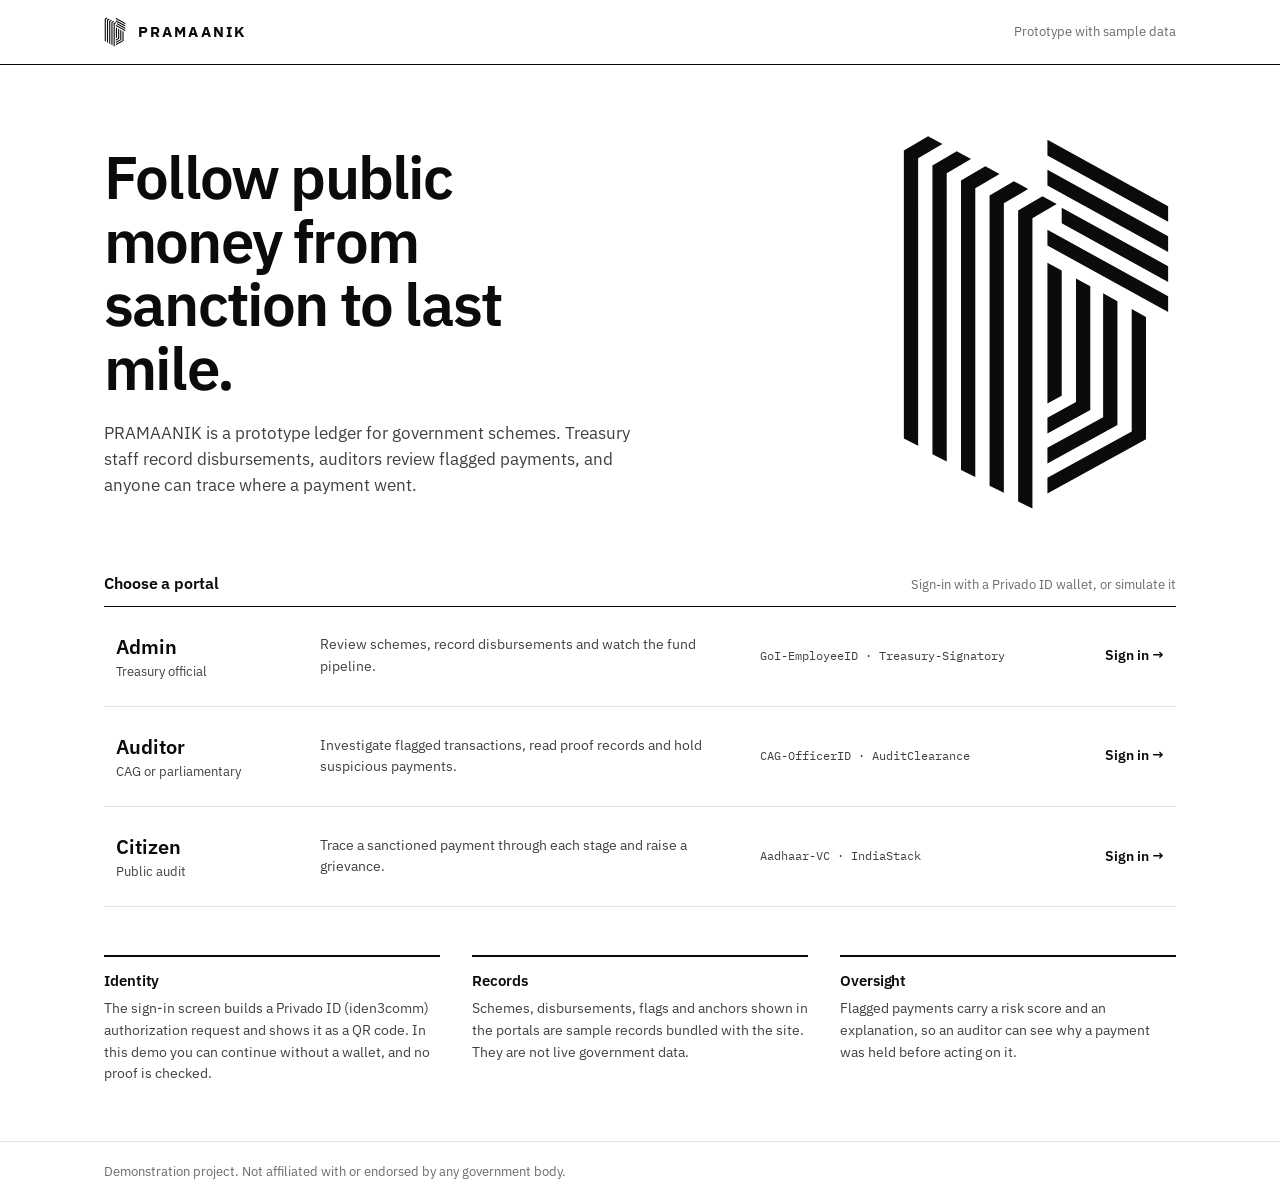
==== frontend/index.html @ 7e82b6ac "Redesign static frontend and fix demo UI issues New ink-on-white visual identity and mark across the" ====
<!DOCTYPE html>
<html lang="en">

<head>
  <meta charset="UTF-8">
  <meta name="viewport" content="width=device-width, initial-scale=1.0">
  <title>PRAMAANIK · Public fund tracking</title>
  <meta name="description"
    content="PRAMAANIK is a prototype for tracking public funds from sanction to last mile, with zero-knowledge identity sign-in through Privado ID.">
  <link rel="icon" href="assets/favicon.svg" type="image/svg+xml">
  <link rel="stylesheet" href="css/style.css">
  <script src="js/qrcode.min.js" defer></script>
  <script src="js/auth.js" defer></script>
  <style>
    .page { min-height: 100dvh; display: flex; flex-direction: column; }
    .wrap { width: 100%; max-width: 1120px; margin: 0 auto; padding-inline: 24px; }
    .top { border-bottom: 1px solid var(--ink); }
    .top .wrap { display: flex; align-items: center; justify-content: space-between; gap: 16px; min-height: 64px; }
    .wordmark { display: flex; align-items: center; gap: 12px; font-weight: 700; letter-spacing: .14em; font-size: .9375rem; }
    .wordmark img { width: 22px; height: 30px; }
    .top-note { font-size: .8125rem; color: var(--text-muted); text-align: right; }

    main { flex: 1; }
    .stage { display: none; }
    .stage.active { display: block; }

    .hero { display: grid; grid-template-columns: minmax(0, 1fr) 280px; gap: 64px; align-items: center; padding-block: 64px 56px; }
    .hero h1 { font-size: clamp(2.25rem, 5.4vw, 3.75rem); line-height: 1.06; letter-spacing: -.03em; font-weight: 600; max-width: 13ch; }
    .hero p { margin-top: 20px; max-width: 56ch; font-size: 1.0625rem; color: var(--text-secondary); }
    .hero img { width: 100%; height: auto; }

    .continue { margin-top: 24px; font-size: .875rem; }
    .continue a { font-weight: 600; text-decoration: underline; text-underline-offset: 3px; }

    .section-head { display: flex; justify-content: space-between; align-items: baseline; gap: 16px; padding-bottom: 10px; border-bottom: 1px solid var(--ink); }
    .section-head h2 { font-size: 1rem; }
    .section-head span { font-size: .8125rem; color: var(--text-muted); }

    .role-row { display: grid; grid-template-columns: 180px minmax(0, 1fr) 260px 120px; gap: 24px; align-items: center; width: 100%; padding: 24px 12px; background: none; border: 0; border-bottom: 1px solid var(--border-subtle); font: inherit; color: inherit; text-align: left; cursor: pointer; transition: background var(--transition-base), color var(--transition-base); }
    .role-row:hover, .role-row:focus-visible { background: var(--ink); color: #fff; }
    .role-name { display: block; font-size: 1.25rem; font-weight: 600; }
    .role-sub, .role-desc, .role-cred { font-size: .875rem; color: var(--text-secondary); }
    .role-sub { display: block; font-size: .8125rem; }
    .role-cred { font-family: var(--font-mono); font-size: .75rem; }
    .role-cta { font-size: .875rem; font-weight: 600; text-align: right; white-space: nowrap; }
    .role-row:hover span, .role-row:focus-visible span { color: #fff; }

    .about { display: grid; grid-template-columns: repeat(3, minmax(0, 1fr)); gap: 32px; padding-block: 48px 56px; }
    .about h3 { font-size: .9375rem; margin-bottom: 6px; padding-top: 12px; border-top: 2px solid var(--ink); }
    .about p { font-size: .875rem; color: var(--text-secondary); }

    footer { border-top: 1px solid var(--border-subtle); font-size: .8125rem; color: var(--text-muted); }
    footer .wrap { padding-block: 20px; }

    .flow { max-width: 440px; margin: 0 auto; padding: 40px 0 64px; }
    .steps { display: flex; gap: 4px; list-style: none; margin-bottom: 20px; }
    .steps li { flex: 1; padding-top: 8px; border-top: 2px solid var(--border-subtle); font-size: .75rem; color: var(--text-muted); }
    .steps li.current { border-color: var(--ink); color: var(--ink); font-weight: 600; }
    .qr-box { display: inline-block; padding: 8px; border: 1px solid var(--border-subtle); margin-bottom: 12px; }
    .qr-box img { display: block; width: 200px; height: 200px; }
    .qr-empty { width: 200px; height: 200px; display: flex; align-items: center; justify-content: center; font-size: .8125rem; color: var(--text-muted); }
    .zk-step { display: flex; align-items: center; gap: 12px; padding: 8px 0; border-bottom: 1px solid var(--border-subtle); text-align: left; font-size: .8125rem; }
    .zk-step .pipe-node { width: 12px; height: 12px; }
    pre.raw { max-height: 160px; overflow: auto; margin-top: 8px; padding: 12px; background: var(--wash); font: .75rem/1.5 var(--font-mono); white-space: pre-wrap; word-break: break-all; text-align: left; }

    @media (max-width: 900px) {
      .hero { grid-template-columns: minmax(0, 1fr); gap: 0; padding-block: 40px; }
      .hero img { display: none; }
      .role-row { grid-template-columns: minmax(0, 1fr) auto; gap: 8px 16px; }
      .role-desc, .role-cred { grid-column: 1 / -1; }
      .role-cta { grid-column: 2; grid-row: 1; }
      .about { grid-template-columns: minmax(0, 1fr); gap: 20px; }
    }
    @media (max-width: 480px) {
      .wrap { padding-inline: 16px; }
      .top-note { max-width: 14ch; font-size: .75rem; }
    }
  </style>
</head>

<body>
  <div class="page">
    <header class="top">
      <div class="wrap">
        <div class="wordmark"><img src="assets/mark.svg" alt="">PRAMAANIK</div>
        <div class="top-note">Prototype with sample data</div>
      </div>
    </header>

    <main class="wrap">
      <!-- Stage 1: role selection -->
      <section class="stage active" id="stageRoleSelect">
        <div class="hero">
          <div>
            <h1>Follow public money from sanction to last mile.</h1>
            <p>PRAMAANIK is a prototype ledger for government schemes. Treasury staff record disbursements, auditors
              review flagged payments, and anyone can trace where a payment went.</p>
            <div class="continue" id="continueSession" hidden></div>
          </div>
          <img src="assets/mark.svg" alt="">
        </div>

        <div class="section-head">
          <h2>Choose a portal</h2>
          <span>Sign-in with a Privado ID wallet, or simulate it</span>
        </div>
        <div id="roleGrid"></div>

        <div class="about">
          <div>
            <h3>Identity</h3>
            <p>The sign-in screen builds a Privado ID (iden3comm) authorization request and shows it as a QR code. In
              this demo you can continue without a wallet, and no proof is checked.</p>
          </div>
          <div>
            <h3>Records</h3>
            <p>Schemes, disbursements, flags and anchors shown in the portals are sample records bundled with the site.
              They are not live government data.</p>
          </div>
          <div>
            <h3>Oversight</h3>
            <p>Flagged payments carry a risk score and an explanation, so an auditor can see why a payment was held
              before acting on it.</p>
          </div>
        </div>
      </section>

      <!-- Stages 2 to 4: sign-in -->
      <div class="flow" id="flow" hidden>
        <ol class="steps" id="breadcrumb">
          <li data-s="qr">1. Scan</li>
          <li data-s="zk">2. Proof</li>
          <li data-s="done">3. Enter</li>
        </ol>
        <section class="stage" id="stageQR" aria-live="polite">
          <div id="qrCard"></div>
        </section>
        <section class="stage" id="stageZK">
          <div id="zkCard"></div>
        </section>
        <section class="stage" id="stageSuccess" aria-live="polite">
          <div id="successCard"></div>
        </section>
      </div>
    </main>

    <footer>
      <div class="wrap">Demonstration project. Not affiliated with or endorsed by any government body.</div>
    </footer>
  </div>

  <script>
    var ROLES = [
      { id: 'admin', label: 'Admin', subtitle: 'Treasury official', desc: 'Review schemes, record disbursements and watch the fund pipeline.', cred: 'GoI-EmployeeID · Treasury-Signatory', href: 'admin/' },
      { id: 'auditor', label: 'Auditor', subtitle: 'CAG or parliamentary', desc: 'Investigate flagged transactions, read proof records and hold suspicious payments.', cred: 'CAG-OfficerID · AuditClearance', href: 'auditor/' },
      { id: 'citizen', label: 'Citizen', subtitle: 'Public audit', desc: 'Trace a sanctioned payment through each stage and raise a grievance.', cred: 'Aadhaar-VC · IndiaStack', href: 'citizen/' }
    ];

    var ZK_STEPS = [
      { label: 'Auth request delivered to wallet', doneAt: 0 },
      { label: 'Wallet builds witness circuit', doneAt: 3 },
      { label: 'Wallet generates Groth16 proof', doneAt: 6 },
      { label: 'Proof sent to callback endpoint', doneAt: 9 },
      { label: 'Proof verification', doneAt: 12 }
    ];

    var currentRole = null;
    var sessionId = '';
    var stepTimer = null;
    var redirectTimer = null;
    var pollCount = 0;

    document.getElementById('roleGrid').innerHTML = ROLES.map(function (r) {
      return '<button type="button" class="role-row" data-role="' + r.id + '">' +
        '<span><span class="role-name">' + r.label + '</span><span class="role-sub">' + r.subtitle + '</span></span>' +
        '<span class="role-desc">' + r.desc + '</span>' +
        '<span class="role-cred">' + r.cred + '</span>' +
        '<span class="role-cta">Sign in →</span>' +
        '</button>';
    }).join('');

    document.getElementById('roleGrid').addEventListener('click', function (e) {
      var row = e.target.closest('[data-role]');
      if (row) selectRole(row.getAttribute('data-role'));
    });

    // auth.js is deferred, so look for a saved session once it has run.
    document.addEventListener('DOMContentLoaded', showContinueLink);

    function roleById(id) {
      return ROLES.filter(function (r) { return r.id === id; })[0] || null;
    }

    function showContinueLink() {
      var box = document.getElementById('continueSession');
      var session = PRAMAANIK.auth.getSession();
      var role = session && session.verified ? roleById(session.role) : null;
      box.hidden = !role;
      if (role) box.innerHTML = 'You have a saved demo session. <a href="' + role.href + '">Continue to the ' + role.label + ' portal →</a>';
    }

    function uuid() {
      return 'xxxxxxxx-xxxx-4xxx-yxxx-xxxxxxxxxxxx'.replace(/[xy]/g, function (c) {
        var r = Math.random() * 16 | 0; return (c === 'x' ? r : r & 0x3 | 0x8).toString(16);
      });
    }

    function goToStage(stage) {
      clearInterval(stepTimer);
      clearTimeout(redirectTimer);
      var map = { role: 'stageRoleSelect', qr: 'stageQR', zk: 'stageZK', done: 'stageSuccess' };
      var stages = document.querySelectorAll('.stage');
      for (var i = 0; i < stages.length; i++) stages[i].classList.toggle('active', stages[i].id === map[stage]);
      document.getElementById('flow').hidden = stage === 'role';
      var steps = document.querySelectorAll('#breadcrumb li');
      for (var j = 0; j < steps.length; j++) steps[j].classList.toggle('current', steps[j].getAttribute('data-s') === stage);
      if (stage === 'role') showContinueLink();
      window.scrollTo(0, 0);
    }

    function selectRole(roleId) {
      currentRole = roleById(roleId);
      if (!currentRole) return;
      sessionId = uuid();
      goToStage('qr');
      generateQR();
    }

    function generateQR() {
      var requestedSession = sessionId;
      var localOnly = false;
      document.getElementById('qrCard').innerHTML = '<div class="glass-card-static p-6 text-center text-sm">Creating sign-in request…</div>';

      // The local server returns a public tunnel URL. Static hosting has no such endpoint.
      fetch('/api/tunnel-url')
        .then(function (res) { return res.json(); })
        .then(function (data) { return data.url || window.location.origin; })
        .catch(function () { localOnly = true; return window.location.origin; })
        .then(function (baseUrl) {
          if (requestedSession !== sessionId) return;
          renderQR(baseUrl, localOnly);
        });
    }

    function renderQR(baseUrl, localOnly) {
      var A = PRAMAANIK.auth;
      var r = currentRole;
      var request = A.buildAuthRequest(sessionId, r.id, baseUrl + '/api/auth/callback?sessionId=' + sessionId);
      var qr = A.generateQrDataUrl(A.buildUniversalLink(request));

      document.getElementById('qrCard').innerHTML =
        '<div class="glass-card-static p-6 text-center">' +
        '<h2 class="text-xl mb-1">' + r.label + ' portal</h2>' +
        '<p class="text-sm mb-4" style="color:var(--text-secondary)">Scan with a Privado ID wallet.</p>' +
        '<div class="qr-box">' + (qr ? '<img src="' + qr + '" alt="Sign-in request QR code">' : '<div class="qr-empty">QR code unavailable</div>') + '</div>' +
        '<p class="text-xs font-mono mb-4" style="color:var(--text-muted)">Session ' + sessionId.slice(0, 8) + '</p>' +
        (localOnly ? '<p class="text-xs mb-4" style="color:var(--text-muted)">No tunnel server found, so the request points to this address.</p>' : '') +
        '<div class="notice mb-4 text-left">Demo sign-in: the button below creates a session in this browser without checking any wallet proof.</div>' +
        '<button type="button" class="btn btn-primary w-full" onclick="simulateAuth()">Continue with simulated sign-in</button>' +
        '<button type="button" class="btn btn-secondary w-full mt-2" onclick="goToStage(\'role\')">Back to portals</button>' +
        '<details class="mt-4 text-left"><summary class="text-xs cursor-pointer">View the sign-in request (JSON)</summary>' +
        '<pre class="raw">' + A.escapeHtml(JSON.stringify(request, null, 2)) + '</pre></details>' +
        '</div>';
    }

    function simulateAuth() {
      var did = 'did:polygonid:polygon:amoy:demo-' + currentRole.id;
      goToStage('zk');
      pollCount = 0;
      renderZK();
      stepTimer = setInterval(function () {
        pollCount++;
        renderZK();
        if (pollCount > 13) {
          PRAMAANIK.auth.setSession(did, currentRole.id, true);
          goToStage('done');
          renderSuccess(did);
          redirectTimer = setTimeout(function () { window.location.href = currentRole.href; }, 2500);
        }
      }, 250);
    }

    function renderZK() {
      var rows = ZK_STEPS.map(function (step) {
        var done = pollCount > step.doneAt;
        return '<div class="zk-step"><span class="pipe-node' + (done ? ' done' : '') + '"></span><span>' + step.label + '</span></div>';
      }).join('');
      document.getElementById('zkCard').innerHTML =
        '<div class="glass-card-static p-6 text-center">' +
        '<h2 class="text-xl mb-1">Simulated proof</h2>' +
        '<p class="text-sm mb-4" style="color:var(--text-secondary)">These are the steps a wallet sign-in goes through. None of them is running now.</p>' +
        rows +
        '<button type="button" class="btn btn-secondary w-full mt-4" onclick="goToStage(\'qr\')">Cancel</button>' +
        '</div>';
    }

    function renderSuccess(did) {
      var r = currentRole;
      document.getElementById('successCard').innerHTML =
        '<div class="glass-card-static p-6 text-center">' +
        '<h2 class="text-xl mb-1">Demo session started</h2>' +
        '<p class="text-sm mb-4" style="color:var(--text-secondary)">No credential was verified. Opening the ' + r.label + ' portal.</p>' +
        '<div class="notice mb-4 text-left"><div class="text-xs">Placeholder ID</div><div class="font-mono text-xs break-all">' + did + '</div></div>' +
        '<button type="button" class="btn btn-primary w-full" onclick="window.location.href=\'' + r.href + '\'">Open the ' + r.label + ' portal</button>' +
        '<button type="button" class="btn btn-secondary w-full mt-2" onclick="PRAMAANIK.auth.clearSession();goToStage(\'role\')">Switch portal</button>' +
        '</div>';
    }
  </script>
</body>

</html>
---- frontend/css/style.css ----
/* PRAMAANIK design system: ink on paper, hairline rules, one typeface family. */
@import url('https://fonts.googleapis.com/css2?family=IBM+Plex+Mono:wght@400;500;600&family=IBM+Plex+Sans:wght@400;500;600;700&display=swap');

*,*::before,*::after{box-sizing:border-box;margin:0;padding:0}

:root{
  --ink:#0b0b0b;
  --bg-primary:#ffffff;--bg-secondary:#ffffff;--bg-card:#ffffff;--bg-card-hover:#f6f6f4;
  --wash:#f5f5f3;
  --accent-primary:#0b0b0b;--accent-secondary:#3d3d3a;--accent-warning:#855600;
  --accent-danger:#b3261e;--accent-success:#176b3a;
  --text-primary:#0b0b0b;--text-secondary:#40403d;--text-muted:#6b6b66;
  --border-subtle:#e3e3df;--border-glow:#0b0b0b;
  --danger-wash:#fcefee;--success-wash:#edf6f0;--warning-wash:#fbf3e3;
  --radius:2px;--radius-lg:2px;--radius-xl:3px;
  --shadow-focus:0 0 0 2px #fff,0 0 0 4px #0b0b0b;
  --font-sans:'IBM Plex Sans',system-ui,-apple-system,'Segoe UI',sans-serif;
  --font-mono:'IBM Plex Mono',ui-monospace,'Cascadia Mono',monospace;
  --sidebar-width:248px;
  --transition-base:.15s ease;
}

html{scroll-behavior:smooth;-webkit-font-smoothing:antialiased;scrollbar-width:thin;scrollbar-color:#c9c9c4 transparent}
body{font-family:var(--font-sans);background:var(--bg-primary);color:var(--text-primary);min-height:100dvh;overflow-x:hidden;line-height:1.55;font-variant-numeric:tabular-nums}
a{color:inherit;text-decoration:none}
:focus-visible{outline:2px solid var(--ink);outline-offset:2px}

h1{font-size:1.75rem;font-weight:600;letter-spacing:-.015em;line-height:1.2}
h2,h3{font-weight:600;letter-spacing:-.005em}

/* Utilities */
.flex{display:flex}.flex-col{flex-direction:column}.flex-wrap{flex-wrap:wrap}.items-center{align-items:center}.items-start{align-items:flex-start}
.justify-between{justify-content:space-between}.justify-center{justify-content:center}.justify-end{justify-content:flex-end}
.gap-1{gap:4px}.gap-2{gap:8px}.gap-3{gap:12px}.gap-4{gap:16px}.gap-5{gap:20px}.gap-6{gap:24px}
.grid{display:grid}.grid-2{grid-template-columns:repeat(2,minmax(0,1fr))}.grid-3{grid-template-columns:repeat(3,minmax(0,1fr))}.grid-4{grid-template-columns:repeat(4,minmax(0,1fr))}.grid-5{grid-template-columns:repeat(5,minmax(0,1fr))}
.col-span-2{grid-column:span 2}.col-span-3{grid-column:span 3}
.w-full{width:100%}.h-full{height:100%}.min-h-screen{min-height:100dvh}.min-w-0{min-width:0}
.text-center{text-align:center}.text-left{text-align:left}.text-right{text-align:right}
.font-bold{font-weight:600}.font-semibold{font-weight:600}.font-mono{font-family:var(--font-mono)}
.text-xs{font-size:.75rem}.text-sm{font-size:.875rem}.text-base{font-size:1rem}.text-lg{font-size:1.0625rem}.text-xl{font-size:1.25rem}.text-2xl{font-size:1.5rem}.text-3xl{font-size:1.75rem}.text-4xl{font-size:2.25rem}.text-5xl{font-size:3rem}
.mb-1{margin-bottom:4px}.mb-2{margin-bottom:8px}.mb-3{margin-bottom:12px}.mb-4{margin-bottom:16px}.mb-5{margin-bottom:20px}.mb-6{margin-bottom:24px}.mb-8{margin-bottom:32px}
.mt-1{margin-top:4px}.mt-2{margin-top:8px}.mt-3{margin-top:12px}.mt-4{margin-top:16px}.mt-5{margin-top:20px}.mt-auto{margin-top:auto}
.p-3{padding:12px}.p-4{padding:16px}.p-5{padding:20px}.p-6{padding:24px}.p-8{padding:32px}
.px-2{padding-inline:8px}.px-3{padding-inline:12px}.px-4{padding-inline:16px}.px-5{padding-inline:20px}
.py-1{padding-block:4px}.py-2{padding-block:8px}.py-3{padding-block:12px}.py-4{padding-block:16px}
.rounded,.rounded-lg,.rounded-xl{border-radius:var(--radius)}.rounded-full{border-radius:999px}
.overflow-hidden{overflow:hidden}.overflow-x-auto{overflow-x:auto}.overflow-y-auto{overflow-y:auto}
.truncate{overflow:hidden;text-overflow:ellipsis;white-space:nowrap}
.shrink-0{flex-shrink:0}.flex-1{flex:1}.space-y-3>*+*{margin-top:12px}.space-y-4>*+*{margin-top:16px}
.relative{position:relative}.absolute{position:absolute}.fixed{position:fixed}
.inset-0{top:0;right:0;bottom:0;left:0}.z-10{z-index:10}.z-50{z-index:50}
.hidden{display:none}.pointer-events-none{pointer-events:none}
.cursor-pointer{cursor:pointer}.select-none{user-select:none}
.break-all{word-break:break-all}.whitespace-nowrap{white-space:nowrap}
.opacity-50{opacity:.5}.opacity-70{opacity:.7}
.tracking-tight{letter-spacing:-.015em}.tracking-wider{letter-spacing:.04em}.tracking-widest{letter-spacing:.1em}
.uppercase{text-transform:uppercase}.leading-relaxed{line-height:1.65}
.border-t{border-top:1px solid var(--border-subtle)}.border-b{border-bottom:1px solid var(--border-subtle)}

/* Panels */
.glass,.glass-card,.glass-card-static{background:var(--bg-card);border:1px solid var(--border-subtle);border-radius:var(--radius-lg)}
.glass-card{transition:border-color var(--transition-base)}
.glass-card:hover{border-color:var(--ink)}

/* Badges: a square marker plus a word, so status never relies on color alone */
.badge{display:inline-flex;align-items:center;gap:6px;padding:2px 8px;border-radius:var(--radius);font-size:.6875rem;font-weight:600;letter-spacing:.06em;text-transform:uppercase;border:1px solid transparent;white-space:nowrap}
.badge::before{content:'';width:6px;height:6px;background:currentColor;flex-shrink:0}
.badge-active{background:var(--success-wash);color:var(--accent-success)}
.badge-flagged{background:var(--danger-wash);color:var(--accent-danger)}
.badge-frozen{background:var(--ink);color:#fff}
.badge-pending{background:var(--warning-wash);color:var(--accent-warning)}

/* Buttons */
.btn{display:inline-flex;align-items:center;justify-content:center;gap:8px;min-height:40px;padding:9px 18px;border-radius:var(--radius);font-family:inherit;font-size:.875rem;font-weight:600;line-height:1.2;cursor:pointer;border:1px solid transparent;transition:background var(--transition-base),color var(--transition-base),border-color var(--transition-base);user-select:none}
.btn:disabled{opacity:.4;cursor:not-allowed;pointer-events:none}
.btn-primary{background:var(--ink);color:#fff;border-color:var(--ink)}
.btn-primary:hover{background:#333330;border-color:#333330}
.btn-secondary{background:#fff;color:var(--ink);border-color:#bdbdb7}
.btn-secondary:hover{border-color:var(--ink);background:var(--wash)}
.btn-danger{background:#fff;color:var(--accent-danger);border-color:var(--accent-danger)}
.btn-danger:hover{background:var(--accent-danger);color:#fff}
.btn-sm{min-height:32px;padding:5px 12px;font-size:.8125rem}

/* Sidebar: solid ink */
.sidebar{position:fixed;top:0;bottom:0;left:0;width:var(--sidebar-width);background:var(--ink);color:#fff;padding:24px 14px;display:flex;flex-direction:column;z-index:50;overflow-y:auto}
.brand{display:flex;align-items:center;gap:12px;padding:0 10px;margin-bottom:28px}
.brand-mark{display:block;width:26px;height:36px;flex-shrink:0}
.brand-name{font-weight:700;font-size:.9375rem;letter-spacing:.14em;line-height:1.2}
.brand-sub{font-size:.75rem;color:#a8a8a2;margin-top:2px}
.sidebar-heading{font-size:.6875rem;font-weight:600;letter-spacing:.12em;text-transform:uppercase;color:#8f8f89;padding:0 10px;margin-bottom:8px}
.sidebar-link{display:flex;align-items:center;gap:12px;min-height:40px;padding:8px 10px;border-radius:var(--radius);color:#c9c9c3;font-size:.875rem;font-weight:500;transition:background var(--transition-base),color var(--transition-base)}
.sidebar-link:hover{background:#1f1f1d;color:#fff}
.sidebar-link.active{background:#fff;color:var(--ink)}
.sidebar :focus-visible{outline-color:#fff}
.sidebar-count{margin-left:auto;min-width:20px;padding:0 5px;border:1px solid currentColor;border-radius:var(--radius);font:600 .6875rem/18px var(--font-mono);text-align:center}
.sidebar-foot{margin-top:auto;border-top:1px solid #2a2a27;padding-top:14px}
.session{padding:0 10px 10px;font-size:.75rem;color:#a8a8a2}
.session .font-mono{color:#fff}
.demo-note{margin:0 0 10px;padding:10px;border:1px solid #3a3a36;border-radius:var(--radius);font-size:.75rem;line-height:1.5;color:#c9c9c3}
.demo-note strong{display:block;color:#fff;font-weight:600}
.main-content{margin-left:var(--sidebar-width);padding:32px 36px 56px;min-height:100dvh;min-width:0}

.mobile-header{top:0;left:0;right:0;height:56px;background:var(--ink);color:#fff}
.mobile-header .brand{margin:0;padding:0;gap:10px}
.mobile-header .brand-mark{width:20px;height:28px}
.mobile-header button{width:44px;height:44px;display:flex;align-items:center;justify-content:center;background:none;border:0;color:#fff;cursor:pointer}
.mobile-header button:focus-visible{outline-color:#fff}
.sidebar-overlay{position:fixed;inset:0;background:rgba(11,11,11,.45);z-index:90;display:none;cursor:pointer}

/* Figures: ruled, not boxed in color */
.stat-card{padding:16px 18px 18px;border:1px solid var(--border-subtle);border-top:2px solid var(--ink);background:#fff;min-width:0}
.stat-value{font-size:1.75rem;font-weight:600;letter-spacing:-.02em;line-height:1.2;margin:8px 0 4px;overflow-wrap:anywhere}
.stat-label{font-size:.6875rem;color:var(--text-muted);text-transform:uppercase;letter-spacing:.09em;font-weight:600}

/* Tables */
.data-table{width:100%;border-collapse:collapse}
.data-table th{padding:10px 14px;text-align:left;font-size:.6875rem;font-weight:600;color:var(--text-muted);text-transform:uppercase;letter-spacing:.08em;border-bottom:1px solid var(--ink);white-space:nowrap}
.data-table td{padding:12px 14px;font-size:.875rem;color:var(--text-secondary);border-bottom:1px solid var(--border-subtle)}
.data-table tr:last-child td{border-bottom:none}
.data-table tbody tr:hover td{background:var(--wash);color:var(--text-primary)}

/* Forms */
.input-base{width:100%;min-height:40px;padding:9px 12px;border-radius:var(--radius);background:#fff;border:1px solid #bdbdb7;color:var(--text-primary);font-family:inherit;font-size:.875rem;outline:none;transition:border-color var(--transition-base),box-shadow var(--transition-base)}
.input-base:focus{border-color:var(--ink);box-shadow:inset 0 0 0 1px var(--ink)}
.input-base::placeholder{color:#8a8a84}
textarea.input-base{min-height:100px;resize:vertical}
.field-label{display:block;font-size:.8125rem;font-weight:600;margin-bottom:6px}
.notice{padding:12px 14px;border:1px solid var(--border-subtle);border-left:3px solid var(--ink);background:var(--wash);font-size:.8125rem;color:var(--text-secondary);line-height:1.55}
.notice-danger{border-left-color:var(--accent-danger);background:var(--danger-wash)}

/* Status dots */
.glow-dot,.glow-dot-danger{display:inline-block;width:8px;height:8px;flex-shrink:0;background:var(--accent-success)}
.glow-dot-danger{background:var(--accent-danger)}

/* Motion: kept to state changes */
@keyframes fade-in{from{opacity:0}to{opacity:1}}
.animate-fade-in-up{animation:fade-in .2s ease-out both}
@keyframes spin{to{transform:rotate(360deg)}}
.animate-spin{animation:spin 1.2s linear infinite}

/* Pipeline */
.pipe-node{width:14px;height:14px;border:2px solid #bdbdb7;background:#fff;flex-shrink:0;position:relative;z-index:2}
.pipe-node.active{border-color:var(--ink);background:var(--ink)}
.pipe-node.done{border-color:var(--accent-success);background:var(--accent-success)}
.pipe-line{flex:1;height:2px;background:var(--border-subtle);position:relative;z-index:1}
.pipe-line.done{background:var(--accent-success)}

/* Meters */
.risk-bar-track{flex:1;height:4px;background:#ebebe7;overflow:hidden}
.risk-bar-fill{height:100%;transition:width .4s ease}

/* Timeline */
.timeline{position:relative;padding-left:24px}
.timeline::before{content:'';position:absolute;left:4px;top:0;bottom:0;width:1px;background:#bdbdb7}
.timeline-item{position:relative;padding:14px 0 14px 12px;border-bottom:1px solid var(--border-subtle)}
.timeline-item:last-child{border-bottom:none}
.timeline-item::before{content:'';position:absolute;left:-24px;top:20px;width:9px;height:9px;background:#fff;border:1px solid var(--ink);z-index:2}
.timeline-item.latest::before{background:var(--ink)}

/* Scrollbar */
::-webkit-scrollbar{width:8px;height:8px}
::-webkit-scrollbar-track{background:transparent}
::-webkit-scrollbar-thumb{background:#c9c9c4}

/* Dialog */
.modal-overlay{position:fixed;inset:0;z-index:100;display:flex;align-items:center;justify-content:center;padding:16px;background:rgba(11,11,11,.55)}
.modal-content{background:#fff;border:1px solid var(--ink);border-radius:var(--radius-xl);box-shadow:0 24px 60px rgba(0,0,0,.22);max-width:480px;width:100%;max-height:90vh;overflow-y:auto}

/* Icons */
svg.icon{fill:none;stroke:currentColor;stroke-width:1.75;stroke-linecap:round;stroke-linejoin:round;display:inline-block;vertical-align:middle;flex-shrink:0}
.icon{width:16px;height:16px}
.icon-sm{width:14px;height:14px}.icon-lg{width:20px;height:20px}.icon-xl{width:24px;height:24px}

/* Page-level split layouts */
.split{display:grid;gap:20px;align-items:start}
.split > *{min-width:0}
.split-even{grid-template-columns:repeat(2,minmax(0,1fr))}
.split-wide-left{grid-template-columns:minmax(0,3fr) minmax(0,2fr)}
.split-wide-right{grid-template-columns:minmax(0,2fr) minmax(0,3fr)}
.card-list{display:grid;gap:16px;grid-template-columns:repeat(auto-fill,minmax(min(380px,100%),1fr))}

/* Page furniture */
.muted{color:var(--text-muted)}
.page-head{display:flex;flex-wrap:wrap;gap:16px;align-items:flex-end;justify-content:space-between;margin-bottom:24px;padding-bottom:18px;border-bottom:1px solid var(--ink)}
.page-head p{margin-top:6px;font-size:.875rem;color:var(--text-muted);max-width:68ch}
.panel{border:1px solid var(--border-subtle);background:#fff;min-width:0}
.panel-head{display:flex;flex-wrap:wrap;gap:8px;align-items:center;justify-content:space-between;padding:14px 16px;border-bottom:1px solid var(--border-subtle)}
.panel-head h2{font-size:.9375rem}
.panel-body{padding:16px}
.stat-row{display:grid;gap:16px;margin-bottom:28px;grid-template-columns:repeat(auto-fit,minmax(min(190px,100%),1fr))}
.record{padding:20px;display:flex;flex-direction:column;gap:14px}
.record-head{display:flex;gap:12px;align-items:flex-start;justify-content:space-between}
.record-actions{display:flex;flex-wrap:wrap;gap:8px;margin-top:auto}
.record-actions .btn{flex:1}
.rows > *{padding:14px 16px;border-bottom:1px solid var(--border-subtle)}
.rows > *:last-child{border-bottom:0}
.fields{display:grid;grid-template-columns:repeat(auto-fit,minmax(min(190px,100%),1fr));border-top:1px solid var(--border-subtle)}
.field{padding:10px 0;border-bottom:1px solid var(--border-subtle);min-width:0;padding-right:12px}
.field dt{font-size:.6875rem;font-weight:600;letter-spacing:.09em;text-transform:uppercase;color:var(--text-muted);margin-bottom:3px}
.field dd{font-size:.875rem;overflow-wrap:anywhere}
.checks{display:inline-flex;gap:4px;flex-wrap:nowrap}
.check{padding:0 5px;border:1px solid #bdbdb7;font:600 .625rem/16px var(--font-mono);text-transform:uppercase}
.check-pass{color:var(--accent-success);border-color:currentColor}
.check-fail{color:#fff;background:var(--accent-danger);border-color:var(--accent-danger);text-decoration:line-through}
.toolbar{display:flex;flex-wrap:wrap;gap:12px;align-items:center;justify-content:space-between;margin-bottom:16px}
.tabs{display:flex;flex-wrap:wrap;border:1px solid #bdbdb7}
.tabs button{min-height:36px;padding:6px 16px;border:0;border-right:1px solid #bdbdb7;background:#fff;color:var(--text-secondary);font:600 .8125rem var(--font-sans);cursor:pointer}
.tabs button:last-child{border-right:0}
.tabs button[aria-pressed="true"]{background:var(--ink);color:#fff}
.search-input{max-width:280px}
.table-scroll{max-height:520px;overflow:auto}
.table-scroll thead th{position:sticky;top:0;background:#fff}
.row-link{background:none;border:0;padding:0;font:500 .75rem var(--font-mono);color:var(--ink);text-decoration:underline;text-underline-offset:3px;cursor:pointer}
.data-table tr.selected td{background:var(--wash);color:var(--text-primary)}
.data-table tr.selected td:first-child{box-shadow:inset 3px 0 0 var(--ink)}
.hold-row{display:block;background:#fff;border:0;border-bottom:1px solid var(--border-subtle);font-family:inherit;color:inherit;cursor:pointer}
.hold-row:hover{background:var(--wash)}
.hold-row[aria-pressed="true"]{background:var(--wash);box-shadow:inset 3px 0 0 var(--ink)}
.action-list a{display:block;padding:18px 20px;border:1px solid var(--border-subtle);border-top:2px solid var(--ink)}
.action-list a:hover{background:var(--wash)}
.empty{padding:28px 16px;text-align:center;font-size:.875rem;color:var(--text-muted)}
.link{font-weight:600;text-decoration:underline;text-underline-offset:3px}
.dialog-body{padding:22px 24px 24px}
.dialog-head{display:flex;align-items:center;justify-content:space-between;gap:12px;margin-bottom:18px}
.icon-btn{width:36px;height:36px;display:inline-flex;align-items:center;justify-content:center;background:none;border:1px solid transparent;color:var(--ink);cursor:pointer}
.icon-btn:hover{border-color:var(--ink)}
.bar-row{display:grid;grid-template-columns:minmax(0,1fr) 40px;gap:4px 12px;align-items:center;font-size:.8125rem}
.bar-row .risk-bar-track{grid-column:1 / -1;height:6px}
.bar-row .risk-bar-fill{background:var(--ink)}

/* Responsive */
@media(max-width:1100px){
  .split-even,.split-wide-left,.split-wide-right{grid-template-columns:minmax(0,1fr)}
}
@media(max-width:1024px){:root{--sidebar-width:216px}}
@media(max-width:768px){
  .sidebar{display:none}
  .sidebar.open{display:flex;width:272px;z-index:100}
  .main-content{margin-left:0;padding:72px 16px 40px}
  .mobile-header{display:flex!important}
  .grid-2,.grid-3,.grid-4,.grid-5{grid-template-columns:minmax(0,1fr)}
  .col-span-2,.col-span-3{grid-column:span 1}
  .stat-value{font-size:1.5rem}
  .data-table th,.data-table td{padding:10px 8px;font-size:.75rem}
  .hide-mobile{display:none!important}
}
@media(min-width:769px){.mobile-header{display:none!important}.show-mobile-only{display:none!important}}
@media(min-width:769px) and (max-width:1200px){.grid-4,.grid-5{grid-template-columns:repeat(2,minmax(0,1fr))}}

@media(prefers-reduced-motion:reduce){*,*::before,*::after{animation-duration:.01ms!important;transition-duration:.01ms!important}html{scroll-behavior:auto}}
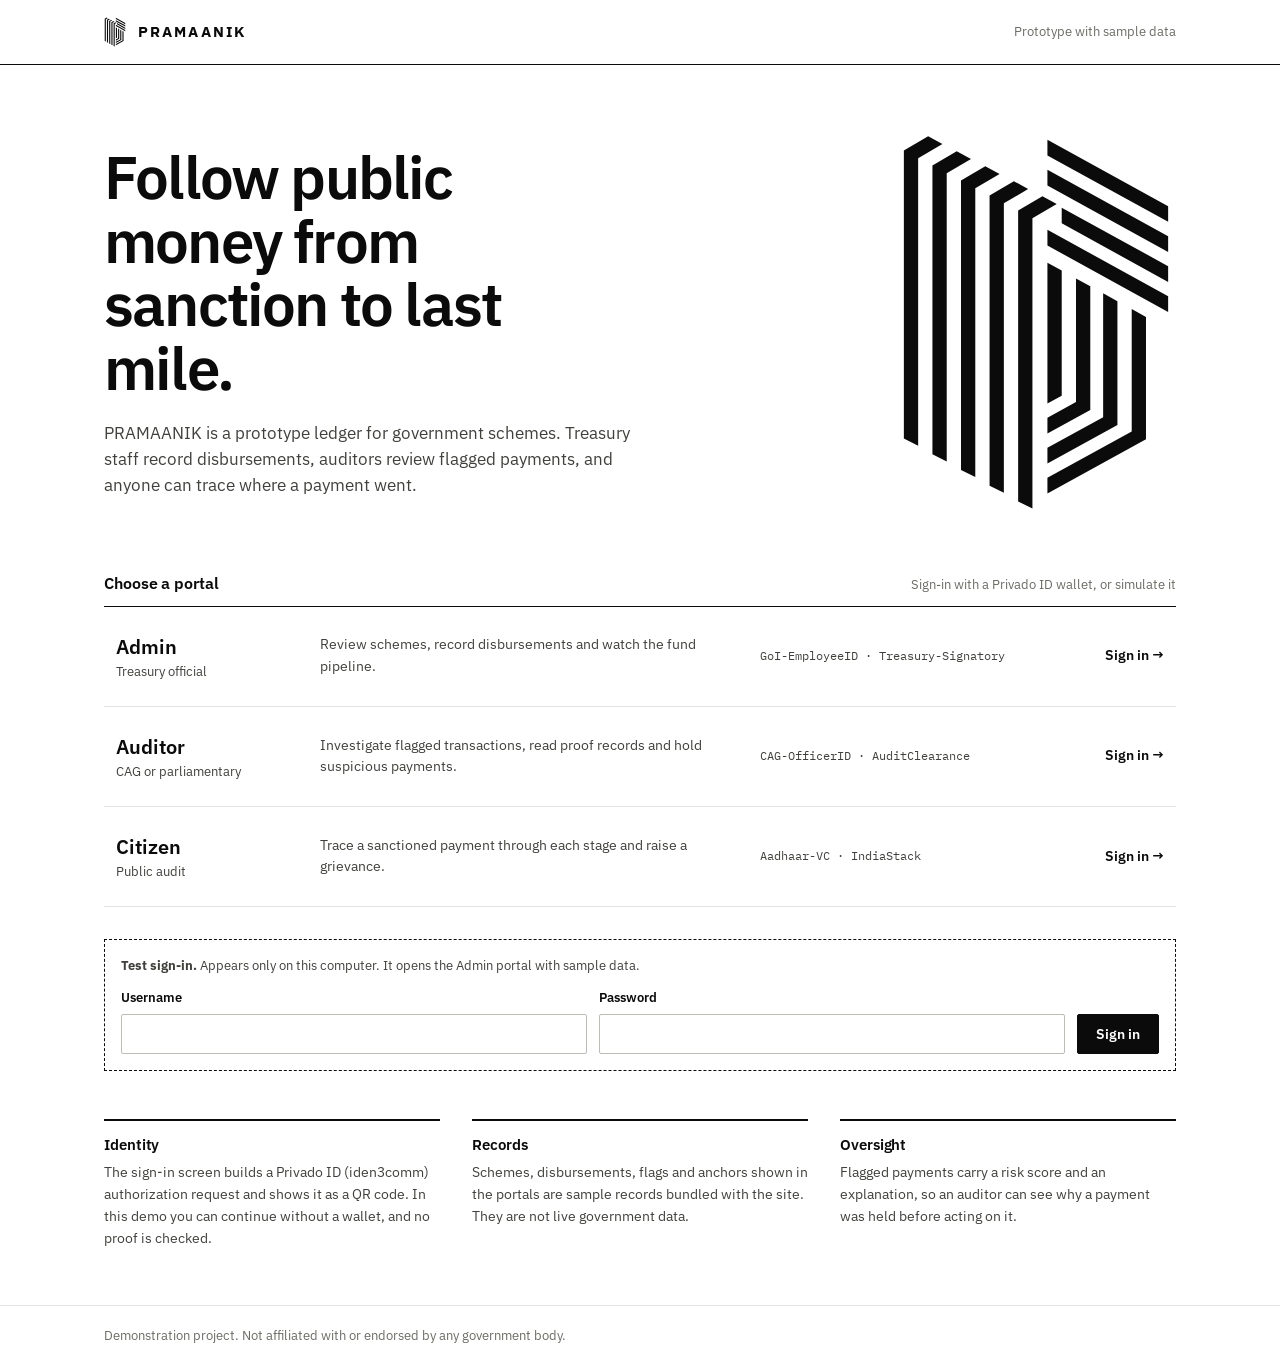
==== commit d6da67c8: "Add a local-only test sign-in to the demo The form appears only when the static frontend is opened o" ====
--- a/frontend/index.html
+++ b/frontend/index.html
@@ -63,6 +63,13 @@
     .zk-step .pipe-node { width: 12px; height: 12px; }
     pre.raw { max-height: 160px; overflow: auto; margin-top: 8px; padding: 12px; background: var(--wash); font: .75rem/1.5 var(--font-mono); white-space: pre-wrap; word-break: break-all; text-align: left; }
 
+    .test-login { display: flex; flex-wrap: wrap; align-items: flex-end; gap: 12px; margin-top: 32px; padding: 16px; border: 1px dashed var(--ink); }
+    .test-login[hidden] { display: none; }
+    .test-login p { flex: 1 1 100%; font-size: .8125rem; color: var(--text-secondary); }
+    .test-login label { flex: 1 1 180px; }
+    .test-login .error { color: var(--accent-danger); }
+    .test-login .error:empty { display: none; }
+
     @media (max-width: 900px) {
       .hero { grid-template-columns: minmax(0, 1fr); gap: 0; padding-block: 40px; }
       .hero img { display: none; }
@@ -105,6 +112,15 @@
           <span>Sign-in with a Privado ID wallet, or simulate it</span>
         </div>
         <div id="roleGrid"></div>
+
+        <!-- Shown only when the page is opened on this computer. -->
+        <form class="test-login" id="testLogin" hidden novalidate>
+          <p><strong>Test sign-in.</strong> Appears only on this computer. It opens the Admin portal with sample data.</p>
+          <label><span class="field-label">Username</span><input class="input-base" name="username" autocomplete="off"></label>
+          <label><span class="field-label">Password</span><input class="input-base" name="password" type="password" autocomplete="off"></label>
+          <button type="submit" class="btn btn-primary">Sign in</button>
+          <p class="error" id="testLoginError" role="alert"></p>
+        </form>
 
         <div class="about">
           <div>
@@ -184,6 +200,21 @@
       if (row) selectRole(row.getAttribute('data-role'));
     });
 
+    // Test sign-in: a convenience for local testing, not an access control.
+    var LOCAL_HOST = /^(localhost|127\.0\.0\.1|\[::1\]|.+\.localhost)$/.test(window.location.hostname);
+    var testForm = document.getElementById('testLogin');
+    testForm.hidden = !LOCAL_HOST;
+    testForm.addEventListener('submit', function (e) {
+      e.preventDefault();
+      if (!LOCAL_HOST) return;
+      if (testForm.elements.username.value !== 'admin' || testForm.elements.password.value !== 'admin') {
+        document.getElementById('testLoginError').textContent = 'Wrong username or password.';
+        return;
+      }
+      PRAMAANIK.auth.setSession('did:polygonid:polygon:amoy:demo-admin', 'admin', true);
+      window.location.href = roleById('admin').href;
+    });
+
     // auth.js is deferred, so look for a saved session once it has run.
     document.addEventListener('DOMContentLoaded', showContinueLink);
 
